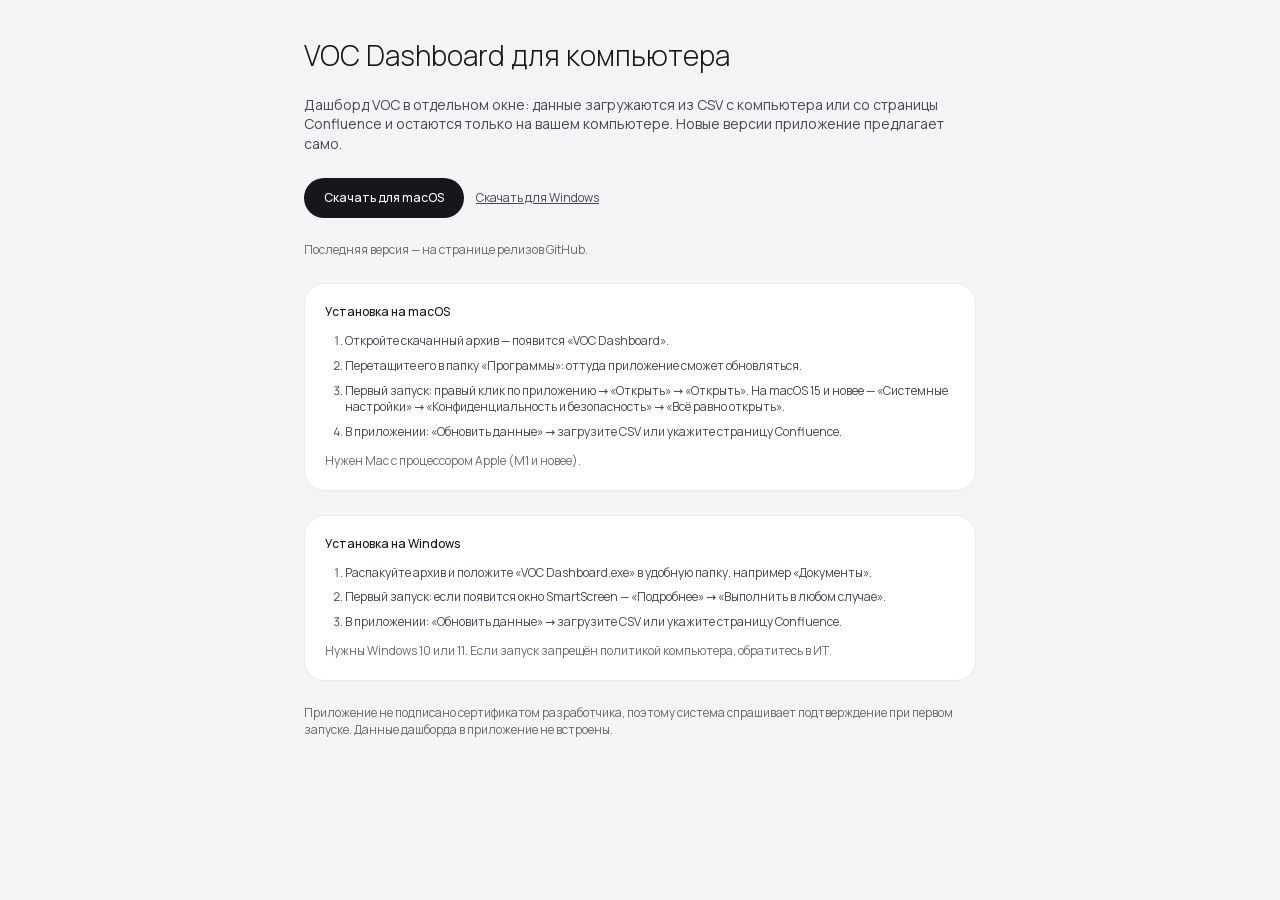
==== index.html @ b14c427b "Страница скачивания VOC Dashboard Co-Authored-By: Claude Opus 5.5 <noreply@anthropic.com>" ====
<!doctype html>
<html lang="ru">
<head>
<meta charset="utf-8">
<meta name="viewport" content="width=device-width, initial-scale=1">
<title>Скачать VOC Dashboard</title>
<!--
  Страница скачивания приложения (docs/desktop-app.md, «Страница скачивания»).
  Публикуется в открытом репозитории belovaaanya/voc-dashboard-releases вместе с
  релизами — поэтому самостоятельная: ни стилей, ни кода дашборда в ней нет.
  Цвета повторяют токены дашборда; тема — системная.
-->
<style>
  @font-face {
    font-family: "Manrope";
    src: url("fonts/manrope-latin.woff2") format("woff2");
    font-weight: 200 800;
    font-display: swap;
    unicode-range: U+0000-00FF, U+0131, U+0152-0153, U+02BB-02BC, U+02C6, U+02DA, U+02DC, U+0304, U+0308, U+0329, U+2000-206F, U+20AC, U+2122, U+2191, U+2193, U+2212, U+2215, U+FEFF, U+FFFD;
  }
  @font-face {
    font-family: "Manrope";
    src: url("fonts/manrope-cyrillic.woff2") format("woff2");
    font-weight: 200 800;
    font-display: swap;
    unicode-range: U+0301, U+0400-045F, U+0490-0491, U+04B0-04B1, U+2116;
  }
  :root {
    color-scheme: dark;
    --bg: #0B0B0D;
    --surface: #111214;
    --border: rgba(61, 63, 67, 0.5);
    --text-strong: #FFFFFF;
    --text: #C3C3C3;
    --text-muted: rgba(255, 255, 255, 0.4);
    --on-accent: #0B0B0D;
    --font: "Manrope", system-ui, -apple-system, "Segoe UI", Roboto, Arial, sans-serif;
  }
  @media (prefers-color-scheme: light) {
    :root {
      color-scheme: light;
      --bg: #F3F4F6;
      --surface: #FFFFFF;
      --border: rgba(22, 23, 26, 0.08);
      --text-strong: #16171A;
      --text: #454850;
      --text-muted: rgba(22, 23, 26, 0.63);
      --on-accent: #FFFFFF;
    }
  }
  * { box-sizing: border-box; }
  body { min-height: 100vh; margin: 0; background: var(--bg); color: var(--text); font: 400 14px/1.4 var(--font); }
  main { display: flex; flex-direction: column; gap: 24px; max-width: 720px; margin: 0 auto; padding: 40px 24px; }
  h1 { margin: 0; color: var(--text-strong); font: 300 28px/1.1 var(--font); }
  h2 { margin: 0; color: var(--text-strong); font: 500 12px/1.4 var(--font); }
  p { margin: 0; }
  .meta, .note { color: var(--text-muted); font-size: 12px; }
  .actions { display: flex; flex-wrap: wrap; align-items: center; gap: 12px; }
  .primary { display: inline-flex; padding: 12px 20px; border-radius: 999px; background: var(--text-strong); color: var(--on-accent); font: 500 12px/1.4 var(--font); text-decoration: none; }
  .secondary { color: var(--text); font-size: 12px; }
  .card { display: flex; flex-direction: column; gap: 12px; padding: 20px; border: 0.5px solid var(--border); border-radius: 20px; background: var(--surface); }
  .card[hidden] { display: none; }
  ol { display: flex; flex-direction: column; gap: 8px; margin: 0; padding-inline-start: 20px; font-size: 12px; }
  a { color: inherit; }
</style>
</head>
<body>
  <main>
    <h1>VOC Dashboard для компьютера</h1>
    <p>Дашборд VOC в отдельном окне: данные загружаются из CSV с компьютера или со страницы Confluence и остаются только на вашем компьютере. Новые версии приложение предлагает само.</p>

    <div class="actions">
      <a class="primary" id="primary" href="https://github.com/belovaaanya/voc-dashboard-releases/releases/latest">Скачать</a>
      <a class="secondary" id="secondary" href="https://github.com/belovaaanya/voc-dashboard-releases/releases/latest">Все версии</a>
    </div>
    <p class="meta" id="version">Последняя версия — на странице релизов GitHub.</p>

    <section class="card" id="steps-mac" hidden>
      <h2>Установка на macOS</h2>
      <ol>
        <li>Откройте скачанный архив — появится «VOC Dashboard».</li>
        <li>Перетащите его в папку «Программы»: оттуда приложение сможет обновляться.</li>
        <li>Первый запуск: правый клик по приложению → «Открыть» → «Открыть». На macOS 15 и новее — «Системные настройки» → «Конфиденциальность и безопасность» → «Всё равно открыть».</li>
        <li>В приложении: «Обновить данные» → загрузите CSV или укажите страницу Confluence.</li>
      </ol>
      <p class="note">Нужен Mac с процессором Apple (M1 и новее).</p>
    </section>

    <section class="card" id="steps-windows" hidden>
      <h2>Установка на Windows</h2>
      <ol>
        <li>Распакуйте архив и положите «VOC Dashboard.exe» в удобную папку, например «Документы».</li>
        <li>Первый запуск: если появится окно SmartScreen — «Подробнее» → «Выполнить в любом случае».</li>
        <li>В приложении: «Обновить данные» → загрузите CSV или укажите страницу Confluence.</li>
      </ol>
      <p class="note">Нужны Windows 10 или 11. Если запуск запрещён политикой компьютера, обратитесь в ИТ.</p>
    </section>

    <p class="meta">Приложение не подписано сертификатом разработчика, поэтому система спрашивает подтверждение при первом запуске. Данные дашборда в приложение не встроены.</p>
  </main>

  <script type="module">
    const REPOSITORY = 'belovaaanya/voc-dashboard-releases';
    const RELEASES = `https://github.com/${REPOSITORY}/releases/latest`;
    const TARGETS = {
      mac: { label: 'Скачать для macOS', other: 'windows', asset: 'VOC-Dashboard-macOS.zip' },
      windows: { label: 'Скачать для Windows', other: 'mac', asset: 'VOC-Dashboard-Windows.zip' },
    };
    const NAMES = { mac: 'macOS', windows: 'Windows' };

    /* userAgentData — где он есть; иначе строка браузера. Неизвестная ОС — обе ссылки на равных */
    function detect() {
      const platform = (navigator.userAgentData?.platform || navigator.platform || navigator.userAgent || '').toLowerCase();
      if (platform.includes('mac')) return 'mac';
      if (platform.includes('win')) return 'windows';
      return null;
    }

    const os = detect();
    const primary = document.getElementById('primary');
    const secondary = document.getElementById('secondary');
    const first = os ?? 'mac';
    const second = TARGETS[first].other;
    primary.textContent = os ? TARGETS[first].label : 'Скачать для macOS';
    primary.href = `${RELEASES}/download/${TARGETS[first].asset}`;
    secondary.textContent = `Скачать для ${NAMES[second]}`;
    secondary.href = `${RELEASES}/download/${TARGETS[second].asset}`;
    for (const id of os ? [`steps-${os}`] : ['steps-mac', 'steps-windows']) document.getElementById(id).hidden = false;

    fetch(`https://api.github.com/repos/${REPOSITORY}/releases/latest`)
      .then((response) => (response.ok ? response.json() : null))
      .then((release) => {
        const version = /^desktop-v(.+)$/.exec(release?.tag_name ?? '')?.[1];
        if (!version) return;
        const date = new Date(release.published_at).toLocaleDateString('ru-RU');
        document.getElementById('version').textContent = `Версия ${version} от ${date}`;
      })
      .catch(() => {});
  </script>
</body>
</html>
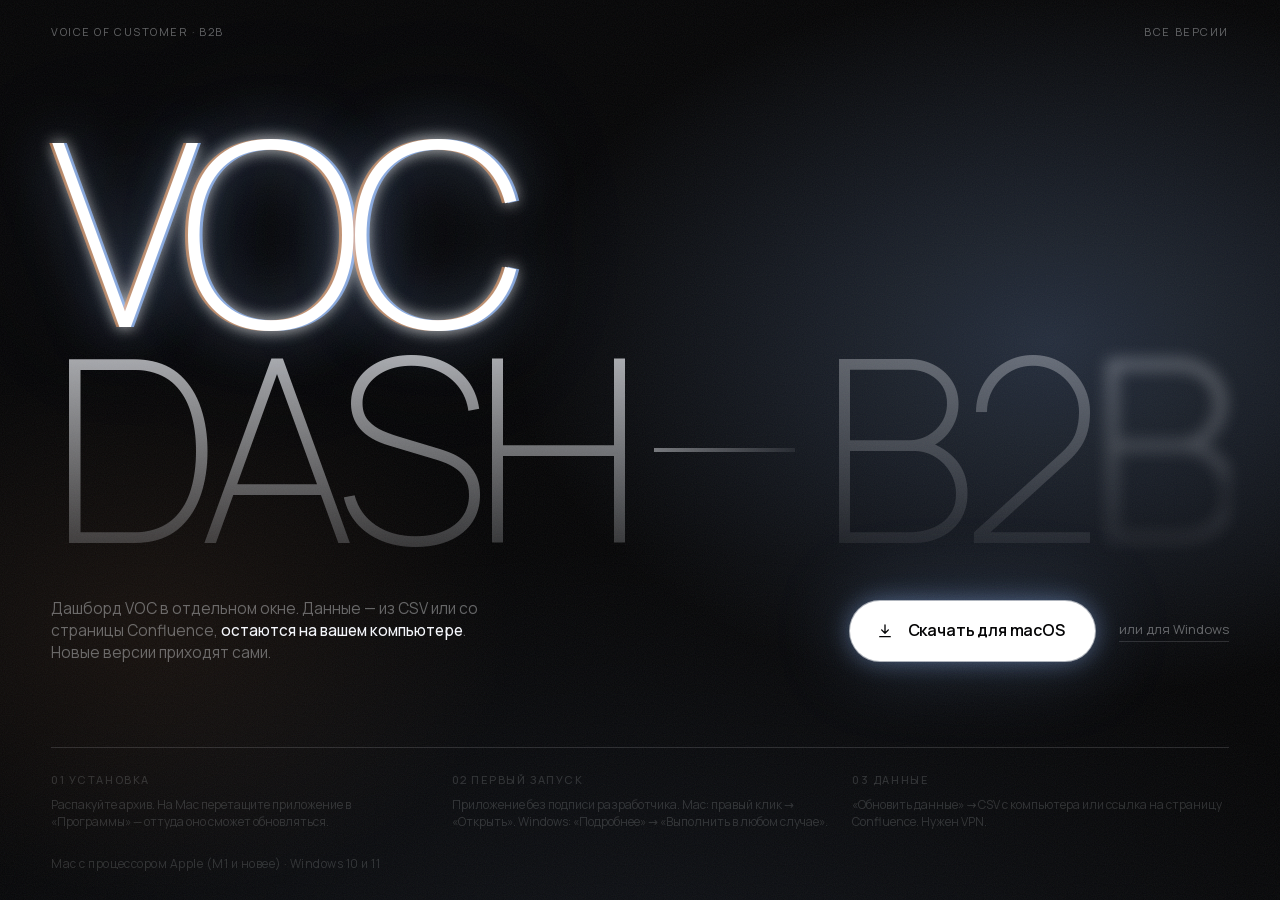
==== commit 84bc0c80: "Новый вид страницы скачивания Co-Authored-By: Claude Opus 5.5 <noreply@anthropic.com>" ====
--- a/index.html
+++ b/index.html
@@ -3,12 +3,14 @@
 <head>
 <meta charset="utf-8">
 <meta name="viewport" content="width=device-width, initial-scale=1">
-<title>Скачать VOC Dashboard</title>
+<title>VOC Dash B2B — скачать</title>
+<meta name="description" content="Дашборд VOC для B2B в отдельном окне: macOS и Windows.">
 <!--
   Страница скачивания приложения (docs/desktop-app.md, «Страница скачивания»).
   Публикуется в открытом репозитории belovaaanya/voc-dashboard-releases вместе с
   релизами — поэтому самостоятельная: ни стилей, ни кода дашборда в ней нет.
-  Цвета повторяют токены дашборда; тема — системная.
+  Образ — светящийся крупный набор на чёрном: заголовок занимает экран, действие одно —
+  скачать; подсказки тусклые и проявляются, когда к кнопке подводят курсор или фокус.
 -->
 <style>
   @font-face {
@@ -25,115 +27,379 @@
     font-display: swap;
     unicode-range: U+0301, U+0400-045F, U+0490-0491, U+04B0-04B1, U+2116;
   }
+
   :root {
     color-scheme: dark;
-    --bg: #0B0B0D;
-    --surface: #111214;
-    --border: rgba(61, 63, 67, 0.5);
-    --text-strong: #FFFFFF;
-    --text: #C3C3C3;
-    --text-muted: rgba(255, 255, 255, 0.4);
-    --on-accent: #0B0B0D;
+    --bg: #050506;
+    --ink: #F4F6FB;
+    --dim: rgba(244, 246, 251, 0.38);
+    --faint: rgba(244, 246, 251, 0.16);
+    --line: rgba(244, 246, 251, 0.14);
+    --cool: 150, 190, 255;
+    --warm: 255, 170, 110;
     --font: "Manrope", system-ui, -apple-system, "Segoe UI", Roboto, Arial, sans-serif;
-  }
-  @media (prefers-color-scheme: light) {
-    :root {
-      color-scheme: light;
-      --bg: #F3F4F6;
-      --surface: #FFFFFF;
-      --border: rgba(22, 23, 26, 0.08);
-      --text-strong: #16171A;
-      --text: #454850;
-      --text-muted: rgba(22, 23, 26, 0.63);
-      --on-accent: #FFFFFF;
-    }
-  }
+    --gutter: clamp(16px, 4vw, 56px);
+    --ease: cubic-bezier(0.2, 0.7, 0.1, 1);
+  }
+
   * { box-sizing: border-box; }
-  body { min-height: 100vh; margin: 0; background: var(--bg); color: var(--text); font: 400 14px/1.4 var(--font); }
-  main { display: flex; flex-direction: column; gap: 24px; max-width: 720px; margin: 0 auto; padding: 40px 24px; }
-  h1 { margin: 0; color: var(--text-strong); font: 300 28px/1.1 var(--font); }
-  h2 { margin: 0; color: var(--text-strong); font: 500 12px/1.4 var(--font); }
-  p { margin: 0; }
-  .meta, .note { color: var(--text-muted); font-size: 12px; }
-  .actions { display: flex; flex-wrap: wrap; align-items: center; gap: 12px; }
-  .primary { display: inline-flex; padding: 12px 20px; border-radius: 999px; background: var(--text-strong); color: var(--on-accent); font: 500 12px/1.4 var(--font); text-decoration: none; }
-  .secondary { color: var(--text); font-size: 12px; }
-  .card { display: flex; flex-direction: column; gap: 12px; padding: 20px; border: 0.5px solid var(--border); border-radius: 20px; background: var(--surface); }
-  .card[hidden] { display: none; }
-  ol { display: flex; flex-direction: column; gap: 8px; margin: 0; padding-inline-start: 20px; font-size: 12px; }
-  a { color: inherit; }
+
+  html { background: var(--bg); }
+
+  body {
+    position: relative;
+    display: flex;
+    flex-direction: column;
+    min-height: 100svh;
+    margin: 0;
+    overflow-x: hidden;
+    color: var(--ink);
+    font: 400 14px/1.45 var(--font);
+    -webkit-font-smoothing: antialiased;
+  }
+
+  /* Свет за заголовком — как луч на референсе: холодное пятно справа, тёплое отражение слева */
+  .light {
+    position: fixed;
+    inset: 0;
+    z-index: -2;
+    pointer-events: none;
+    background:
+      radial-gradient(60vw 40vw at 82% 38%, rgba(var(--cool), 0.22), transparent 70%),
+      radial-gradient(40vw 30vw at 12% 70%, rgba(var(--warm), 0.07), transparent 70%),
+      radial-gradient(90vw 60vw at 50% 120%, rgba(var(--cool), 0.08), transparent 70%);
+  }
+
+  /* Зерно, чтобы градиент не шёл ступеньками и чёрный не был «пластиковым» */
+  .grain {
+    position: fixed;
+    inset: -50%;
+    z-index: -1;
+    pointer-events: none;
+    opacity: 0.07;
+    background-image: url("data:image/svg+xml,%3Csvg xmlns='http://www.w3.org/2000/svg' width='160' height='160'%3E%3Cfilter id='n'%3E%3CfeTurbulence type='fractalNoise' baseFrequency='0.9' numOctaves='2' stitchTiles='stitch'/%3E%3C/filter%3E%3Crect width='100%25' height='100%25' filter='url(%23n)'/%3E%3C/svg%3E");
+  }
+
+  header, footer { padding-inline: var(--gutter); }
+
+  header {
+    display: flex;
+    justify-content: space-between;
+    gap: 16px;
+    padding-top: 24px;
+    color: var(--dim);
+    font-size: 11px;
+    letter-spacing: 0.14em;
+    text-transform: uppercase;
+  }
+
+  header a { color: inherit; text-decoration: none; }
+  header a:hover { color: var(--ink); }
+
+  main {
+    flex: 1;
+    display: grid;
+    align-content: center;
+    gap: clamp(28px, 5vh, 56px);
+    padding: clamp(24px, 6vh, 72px) var(--gutter);
+  }
+
+  /* ── заголовок ─────────────────────────────────────────────────── */
+
+  h1 {
+    position: relative;
+    margin: 0;
+    font-weight: 200;
+    /* Два ряда помещаются в первый экран вместе с кнопкой: размер — по меньшей из ширины и высоты */
+    font-size: clamp(64px, min(20vw, 30vh), 340px);
+    line-height: 0.84;
+    letter-spacing: -0.055em;
+    text-transform: uppercase;
+  }
+
+  h1 > span { display: block; }
+
+  /* Первая строка светится: белое ядро, тёплая и холодная кромки, как у «ONE» */
+  .glow {
+    color: #fff;
+    text-shadow:
+      -0.012em 0 0 rgba(var(--warm), 0.55),
+      0.012em 0 0 rgba(var(--cool), 0.75),
+      0 0 0.06em rgba(255, 255, 255, 0.9),
+      0 0 0.22em rgba(var(--cool), 0.55),
+      0 0 0.6em rgba(var(--cool), 0.25);
+  }
+
+  /* Дальше свет гаснет: «DASH» серебром, «B2B» почти в темноте — как «MORE» и «WEEK» */
+  .fade {
+    background: linear-gradient(180deg, rgba(244, 246, 251, 0.72), rgba(244, 246, 251, 0.18));
+    -webkit-background-clip: text;
+    background-clip: text;
+    color: transparent;
+  }
+
+  .ghost {
+    background: linear-gradient(180deg, rgba(244, 246, 251, 0.34), rgba(244, 246, 251, 0.06));
+    -webkit-background-clip: text;
+    background-clip: text;
+    color: transparent;
+  }
+
+  /* Буква в движении — размытая кромка, как «P» и «N» на постере; заливку текста повторяет сама */
+  .blur {
+    display: inline-block;
+    background: inherit;
+    -webkit-background-clip: text;
+    background-clip: text;
+    filter: blur(0.03em);
+  }
+
+  /* Строка «DASH ——— B2B»: тонкая линия связывает слова, как растянутые штрихи «PERCEPTION» */
+  .row {
+    display: flex !important;
+    align-items: center;
+    gap: 0.1em;
+  }
+
+  .row > span { flex: none; }
+
+  .row .rule {
+    flex: 1;
+    height: 0.018em;
+    min-height: 1px;
+    margin-top: 0.04em;
+    background: linear-gradient(90deg, rgba(244, 246, 251, 0.45), rgba(244, 246, 251, 0.08));
+  }
+
+  /* Под заголовком — одна строка: текст слева, действие справа */
+  .below {
+    display: flex;
+    flex-wrap: wrap;
+    align-items: center;
+    justify-content: space-between;
+    gap: 24px 48px;
+  }
+
+  .lead {
+    max-width: 30em;
+    margin: 0;
+    color: var(--dim);
+    font-size: clamp(14px, 1.2vw, 17px);
+  }
+
+  .lead b { color: var(--ink); font-weight: 500; }
+
+  /* ── действие ──────────────────────────────────────────────────── */
+
+  .cta {
+    display: flex;
+    flex-wrap: wrap;
+    align-items: center;
+    gap: 14px 24px;
+  }
+
+  .download {
+    position: relative;
+    display: inline-flex;
+    align-items: center;
+    gap: 14px;
+    padding: 18px 30px 18px 26px;
+    border-radius: 999px;
+    background: #fff;
+    color: #050506;
+    font-size: 16px;
+    font-weight: 600;
+    letter-spacing: -0.01em;
+    text-decoration: none;
+    box-shadow:
+      0 0 0 1px rgba(255, 255, 255, 0.6),
+      0 0 24px rgba(var(--cool), 0.45),
+      0 0 80px rgba(var(--cool), 0.25);
+    transition: transform 0.4s var(--ease), box-shadow 0.4s var(--ease);
+  }
+
+  .download:hover, .download:focus-visible {
+    transform: translateY(-2px);
+    box-shadow:
+      0 0 0 1px #fff,
+      0 0 32px rgba(var(--cool), 0.7),
+      0 0 120px rgba(var(--cool), 0.4);
+    outline: none;
+  }
+
+  .download svg { width: 18px; height: 18px; flex: none; }
+
+  .download small {
+    padding-left: 14px;
+    border-left: 1px solid rgba(5, 5, 6, 0.18);
+    color: rgba(5, 5, 6, 0.55);
+    font-size: 12px;
+    font-weight: 500;
+  }
+
+  .other { color: var(--dim); font-size: 13px; text-decoration: none; border-bottom: 1px solid var(--line); padding-bottom: 2px; }
+  .other:hover { color: var(--ink); border-color: var(--dim); }
+
+  /* ── подсказки: тусклые, проявляются при наведении на кнопку ─────── */
+
+  footer {
+    display: grid;
+    grid-template-columns: repeat(3, minmax(0, 1fr));
+    gap: 24px;
+    padding-top: 24px;
+    padding-bottom: 28px;
+    border-top: 1px solid var(--line);
+    margin-inline: var(--gutter);
+    padding-inline: 0;
+    color: var(--faint);
+    font-size: 12px;
+    transition: color 0.5s var(--ease);
+  }
+
+  body:has(.cta:hover) footer,
+  body:has(.cta :focus-visible) footer,
+  footer:hover { color: var(--dim); }
+
+  footer h2 {
+    margin: 0 0 8px;
+    font-size: 11px;
+    font-weight: 500;
+    letter-spacing: 0.14em;
+    text-transform: uppercase;
+  }
+
+  footer p { margin: 0; }
+  footer [hidden] { display: none; }
+  footer .meta { grid-column: 1 / -1; letter-spacing: 0.04em; }
+
+  /* ── появление: буквы выходят из размытия ─────────────────────── */
+
+  @media (prefers-reduced-motion: no-preference) {
+    h1 > span, .lead, .cta { animation: appear 1.1s var(--ease) both; }
+    h1 > span:nth-child(2) { animation-delay: 0.1s; }
+    .lead { animation-delay: 0.3s; }
+    .cta { animation-delay: 0.4s; }
+    .glow { animation: appear 1.1s var(--ease) both, breathe 6s ease-in-out 1.2s infinite; }
+  }
+
+  @keyframes appear {
+    from { opacity: 0; filter: blur(14px); transform: translateY(0.04em); }
+  }
+
+  @keyframes breathe {
+    50% { text-shadow:
+      -0.012em 0 0 rgba(var(--warm), 0.45),
+      0.012em 0 0 rgba(var(--cool), 0.6),
+      0 0 0.05em rgba(255, 255, 255, 0.8),
+      0 0 0.3em rgba(var(--cool), 0.7),
+      0 0 0.8em rgba(var(--cool), 0.3); }
+  }
+
+  @media (max-width: 720px) {
+    footer { grid-template-columns: minmax(0, 1fr); gap: 16px; color: var(--dim); }
+    .download { width: 100%; justify-content: center; }
+    .row .rule { display: none; }
+    /* На телефоне заголовок крупнее, «B2B» уходит третьей строкой */
+    h1 { font-size: 30vw; }
+    .row { flex-wrap: wrap; column-gap: 0; }
+  }
 </style>
 </head>
 <body>
+  <div class="light" aria-hidden="true"></div>
+  <div class="grain" aria-hidden="true"></div>
+
+  <header>
+    <span>Voice of Customer · B2B</span>
+    <a href="https://github.com/belovaaanya/voc-dashboard-releases/releases">Все версии</a>
+  </header>
+
   <main>
-    <h1>VOC Dashboard для компьютера</h1>
-    <p>Дашборд VOC в отдельном окне: данные загружаются из CSV с компьютера или со страницы Confluence и остаются только на вашем компьютере. Новые версии приложение предлагает само.</p>
-
-    <div class="actions">
-      <a class="primary" id="primary" href="https://github.com/belovaaanya/voc-dashboard-releases/releases/latest">Скачать</a>
-      <a class="secondary" id="secondary" href="https://github.com/belovaaanya/voc-dashboard-releases/releases/latest">Все версии</a>
+    <h1 aria-label="VOC Dash B2B">
+      <span class="glow" aria-hidden="true">VOC</span>
+      <span class="row" aria-hidden="true"><span class="fade">Dash</span><i class="rule"></i><span class="ghost">B2<span class="blur">B</span></span></span>
+    </h1>
+
+    <div class="below">
+    <p class="lead">Дашборд VOC в отдельном окне. Данные — из CSV или со страницы Confluence, <b>остаются на вашем компьютере</b>. Новые версии приходят сами.</p>
+
+    <div class="cta">
+      <a class="download" id="primary" href="https://github.com/belovaaanya/voc-dashboard-releases/releases/latest">
+        <svg viewBox="0 0 24 24" fill="none" stroke="currentColor" stroke-width="1.8" stroke-linecap="round" stroke-linejoin="round" aria-hidden="true"><path d="M12 4v11m0 0-4.5-4.5M12 15l4.5-4.5M5 19.5h14"/></svg>
+        <span id="primary-label">Скачать</span>
+        <small id="primary-meta" hidden></small>
+      </a>
+      <a class="other" id="secondary" href="https://github.com/belovaaanya/voc-dashboard-releases/releases/latest">Для другой системы</a>
     </div>
-    <p class="meta" id="version">Последняя версия — на странице релизов GitHub.</p>
-
-    <section class="card" id="steps-mac" hidden>
-      <h2>Установка на macOS</h2>
-      <ol>
-        <li>Откройте скачанный архив — появится «VOC Dashboard».</li>
-        <li>Перетащите его в папку «Программы»: оттуда приложение сможет обновляться.</li>
-        <li>Первый запуск: правый клик по приложению → «Открыть» → «Открыть». На macOS 15 и новее — «Системные настройки» → «Конфиденциальность и безопасность» → «Всё равно открыть».</li>
-        <li>В приложении: «Обновить данные» → загрузите CSV или укажите страницу Confluence.</li>
-      </ol>
-      <p class="note">Нужен Mac с процессором Apple (M1 и новее).</p>
+    </div>
+  </main>
+
+  <footer>
+    <section id="hint-install">
+      <h2>01 Установка</h2>
+      <p id="install-text">Распакуйте архив. На Mac перетащите приложение в «Программы» — оттуда оно сможет обновляться.</p>
     </section>
-
-    <section class="card" id="steps-windows" hidden>
-      <h2>Установка на Windows</h2>
-      <ol>
-        <li>Распакуйте архив и положите «VOC Dashboard.exe» в удобную папку, например «Документы».</li>
-        <li>Первый запуск: если появится окно SmartScreen — «Подробнее» → «Выполнить в любом случае».</li>
-        <li>В приложении: «Обновить данные» → загрузите CSV или укажите страницу Confluence.</li>
-      </ol>
-      <p class="note">Нужны Windows 10 или 11. Если запуск запрещён политикой компьютера, обратитесь в ИТ.</p>
+    <section>
+      <h2>02 Первый запуск</h2>
+      <p id="launch-text">Приложение без подписи разработчика. Mac: правый клик → «Открыть». Windows: «Подробнее» → «Выполнить в любом случае».</p>
     </section>
-
-    <p class="meta">Приложение не подписано сертификатом разработчика, поэтому система спрашивает подтверждение при первом запуске. Данные дашборда в приложение не встроены.</p>
-  </main>
+    <section>
+      <h2>03 Данные</h2>
+      <p>«Обновить данные» → CSV с компьютера или ссылка на страницу Confluence. Нужен VPN.</p>
+    </section>
+    <p class="meta" id="version">Mac с процессором Apple (M1 и новее) · Windows 10 и 11</p>
+  </footer>
 
   <script type="module">
     const REPOSITORY = 'belovaaanya/voc-dashboard-releases';
     const RELEASES = `https://github.com/${REPOSITORY}/releases/latest`;
     const TARGETS = {
-      mac: { label: 'Скачать для macOS', other: 'windows', asset: 'VOC-Dashboard-macOS.zip' },
-      windows: { label: 'Скачать для Windows', other: 'mac', asset: 'VOC-Dashboard-Windows.zip' },
+      mac: {
+        name: 'macOS', asset: 'VOC-Dashboard-macOS.zip', other: 'windows',
+        install: 'Откройте архив и перетащите «VOC Dashboard» в «Программы» — оттуда приложение сможет обновляться.',
+        launch: 'Первый раз — правый клик по приложению → «Открыть». На macOS 15 и новее: «Системные настройки» → «Конфиденциальность и безопасность» → «Всё равно открыть».',
+      },
+      windows: {
+        name: 'Windows', asset: 'VOC-Dashboard-Windows.zip', other: 'mac',
+        install: 'Распакуйте архив и положите «VOC Dashboard.exe» в удобную папку, например «Документы».',
+        launch: 'Если появится SmartScreen — «Подробнее» → «Выполнить в любом случае». Запрещено политикой компьютера — обратитесь в ИТ.',
+      },
     };
-    const NAMES = { mac: 'macOS', windows: 'Windows' };
-
-    /* userAgentData — где он есть; иначе строка браузера. Неизвестная ОС — обе ссылки на равных */
+
+    /* userAgentData — где он есть; иначе строка браузера. Телефон и неизвестная ОС — кнопка для macOS */
     function detect() {
       const platform = (navigator.userAgentData?.platform || navigator.platform || navigator.userAgent || '').toLowerCase();
+      if (platform.includes('win')) return 'windows';
       if (platform.includes('mac')) return 'mac';
-      if (platform.includes('win')) return 'windows';
       return null;
     }
 
     const os = detect();
-    const primary = document.getElementById('primary');
+    const target = TARGETS[os ?? 'mac'];
+    const other = TARGETS[target.other];
+    document.getElementById('primary').href = `${RELEASES}/download/${target.asset}`;
+    document.getElementById('primary-label').textContent = `Скачать для ${target.name}`;
     const secondary = document.getElementById('secondary');
-    const first = os ?? 'mac';
-    const second = TARGETS[first].other;
-    primary.textContent = os ? TARGETS[first].label : 'Скачать для macOS';
-    primary.href = `${RELEASES}/download/${TARGETS[first].asset}`;
-    secondary.textContent = `Скачать для ${NAMES[second]}`;
-    secondary.href = `${RELEASES}/download/${TARGETS[second].asset}`;
-    for (const id of os ? [`steps-${os}`] : ['steps-mac', 'steps-windows']) document.getElementById(id).hidden = false;
-
+    secondary.href = `${RELEASES}/download/${other.asset}`;
+    secondary.textContent = `или для ${other.name}`;
+    if (os) {
+      document.getElementById('install-text').textContent = target.install;
+      document.getElementById('launch-text').textContent = target.launch;
+    }
+
+    const megabytes = (bytes) => `${Math.round(bytes / 1048576)} МБ`;
     fetch(`https://api.github.com/repos/${REPOSITORY}/releases/latest`)
       .then((response) => (response.ok ? response.json() : null))
       .then((release) => {
         const version = /^desktop-v(.+)$/.exec(release?.tag_name ?? '')?.[1];
         if (!version) return;
+        const asset = release.assets?.find((item) => item.name === target.asset);
+        const meta = document.getElementById('primary-meta');
+        meta.textContent = asset ? `${version} · ${megabytes(asset.size)}` : version;
+        meta.hidden = false;
         const date = new Date(release.published_at).toLocaleDateString('ru-RU');
-        document.getElementById('version').textContent = `Версия ${version} от ${date}`;
+        document.getElementById('version').textContent =
+          `Версия ${version} от ${date} · Mac с процессором Apple (M1 и новее) · Windows 10 и 11`;
       })
       .catch(() => {});
   </script>
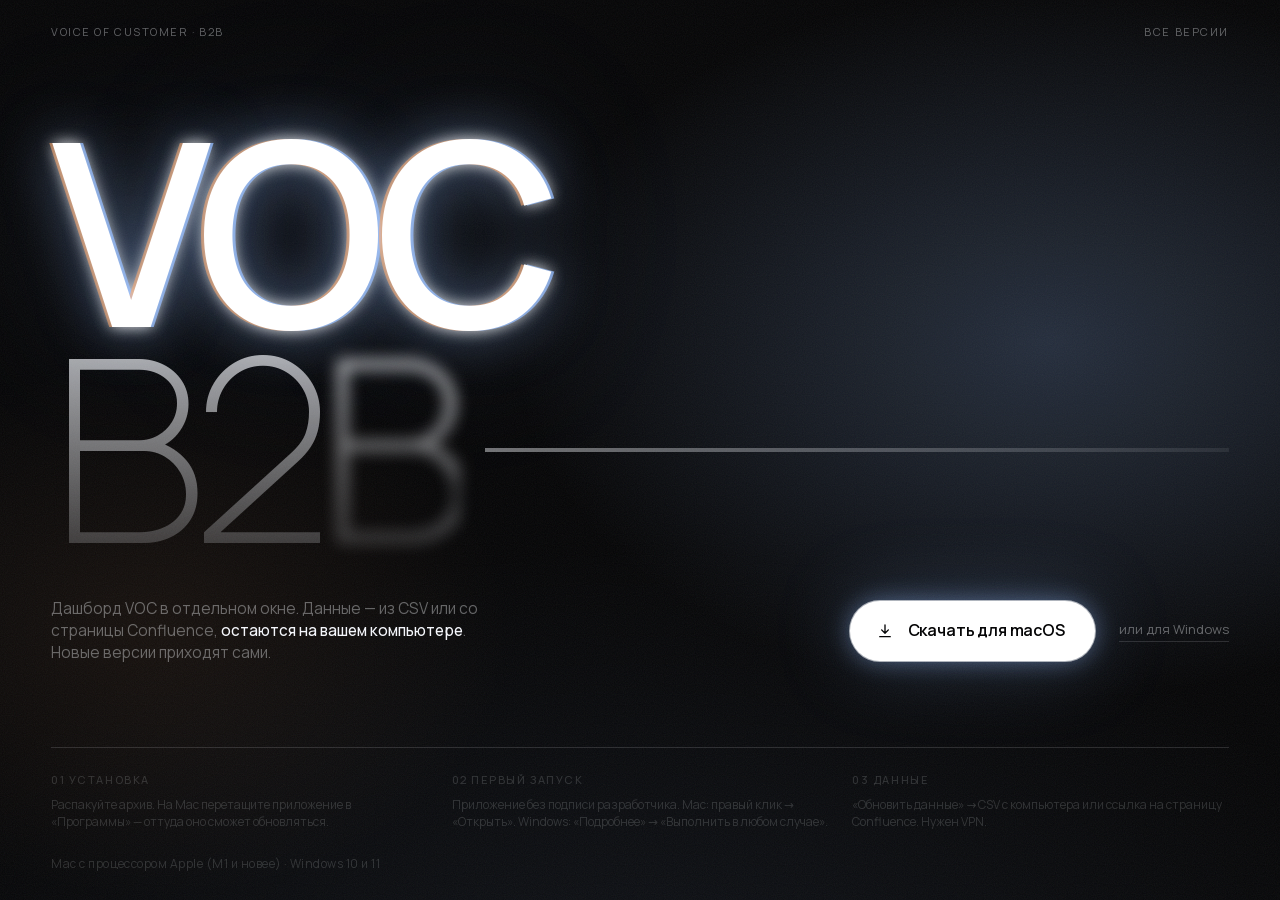
==== commit 0193ecd4: "Заголовок VOC B2B Co-Authored-By: Claude Opus 5.5 <noreply@anthropic.com>" ====
--- a/index.html
+++ b/index.html
@@ -3,7 +3,7 @@
 <head>
 <meta charset="utf-8">
 <meta name="viewport" content="width=device-width, initial-scale=1">
-<title>VOC Dash B2B — скачать</title>
+<title>VOC B2B — скачать</title>
 <meta name="description" content="Дашборд VOC для B2B в отдельном окне: macOS и Windows.">
 <!--
   Страница скачивания приложения (docs/desktop-app.md, «Страница скачивания»).
@@ -120,7 +120,10 @@
   h1 > span { display: block; }
 
   /* Первая строка светится: белое ядро, тёплая и холодная кромки, как у «ONE» */
+  /* «VOC» — плотнее: тонкий «B2B» под ним держит контраст веса, как на постере */
   .glow {
+    font-weight: 600;
+    letter-spacing: -0.045em;
     color: #fff;
     text-shadow:
       -0.012em 0 0 rgba(var(--warm), 0.55),
@@ -130,7 +133,7 @@
       0 0 0.6em rgba(var(--cool), 0.25);
   }
 
-  /* Дальше свет гаснет: «DASH» серебром, «B2B» почти в темноте — как «MORE» и «WEEK» */
+  /* Ниже свет гаснет: «B2B» серебром уходит в темноту — как «MORE» и «WEEK» */
   .fade {
     background: linear-gradient(180deg, rgba(244, 246, 251, 0.72), rgba(244, 246, 251, 0.18));
     -webkit-background-clip: text;
@@ -154,7 +157,7 @@
     filter: blur(0.03em);
   }
 
-  /* Строка «DASH ——— B2B»: тонкая линия связывает слова, как растянутые штрихи «PERCEPTION» */
+  /* Строка «B2B ———»: тонкая линия тянется от слова к краю, как растянутые штрихи «PERCEPTION» */
   .row {
     display: flex !important;
     align-items: center;
@@ -299,9 +302,8 @@
     footer { grid-template-columns: minmax(0, 1fr); gap: 16px; color: var(--dim); }
     .download { width: 100%; justify-content: center; }
     .row .rule { display: none; }
-    /* На телефоне заголовок крупнее, «B2B» уходит третьей строкой */
-    h1 { font-size: 30vw; }
-    .row { flex-wrap: wrap; column-gap: 0; }
+    /* На телефоне заголовок крупнее */
+    h1 { font-size: 34vw; }
   }
 </style>
 </head>
@@ -315,9 +317,9 @@
   </header>
 
   <main>
-    <h1 aria-label="VOC Dash B2B">
+    <h1 aria-label="VOC B2B">
       <span class="glow" aria-hidden="true">VOC</span>
-      <span class="row" aria-hidden="true"><span class="fade">Dash</span><i class="rule"></i><span class="ghost">B2<span class="blur">B</span></span></span>
+      <span class="row" aria-hidden="true"><span class="fade">B2<span class="blur">B</span></span><i class="rule"></i></span>
     </h1>
 
     <div class="below">
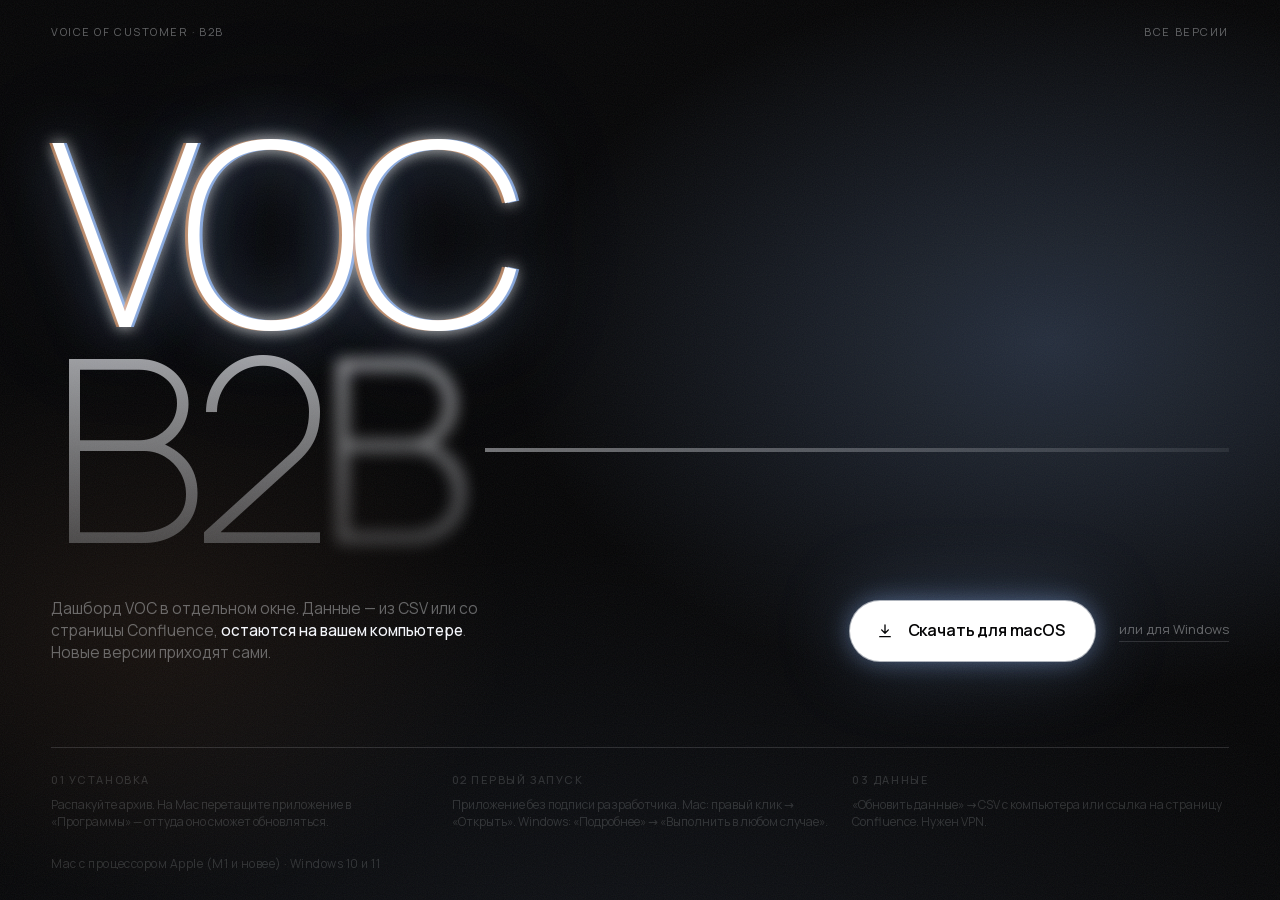
==== commit fe0bd05f: "VOC тонкий, B2B без обрезки Co-Authored-By: Claude Opus 5.5 <noreply@anthropic.com>" ====
--- a/index.html
+++ b/index.html
@@ -120,10 +120,7 @@
   h1 > span { display: block; }
 
   /* Первая строка светится: белое ядро, тёплая и холодная кромки, как у «ONE» */
-  /* «VOC» — плотнее: тонкий «B2B» под ним держит контраст веса, как на постере */
   .glow {
-    font-weight: 600;
-    letter-spacing: -0.045em;
     color: #fff;
     text-shadow:
       -0.012em 0 0 rgba(var(--warm), 0.55),
@@ -134,7 +131,11 @@
   }
 
   /* Ниже свет гаснет: «B2B» серебром уходит в темноту — как «MORE» и «WEEK» */
+  /* Заливка текста рисуется только в рамке элемента, а строки стоят теснее высоты букв:
+     запас полями (и такой же отрицательный отступ) не даёт срезать низ букв и размытую кромку */
   .fade {
+    padding: 0.1em 0.12em 0.12em 0.02em;
+    margin: -0.1em -0.12em -0.12em -0.02em;
     background: linear-gradient(180deg, rgba(244, 246, 251, 0.72), rgba(244, 246, 251, 0.18));
     -webkit-background-clip: text;
     background-clip: text;
@@ -151,6 +152,8 @@
   /* Буква в движении — размытая кромка, как «P» и «N» на постере; заливку текста повторяет сама */
   .blur {
     display: inline-block;
+    padding: 0.1em 0.1em 0.12em 0;
+    margin: -0.1em -0.1em -0.12em 0;
     background: inherit;
     -webkit-background-clip: text;
     background-clip: text;
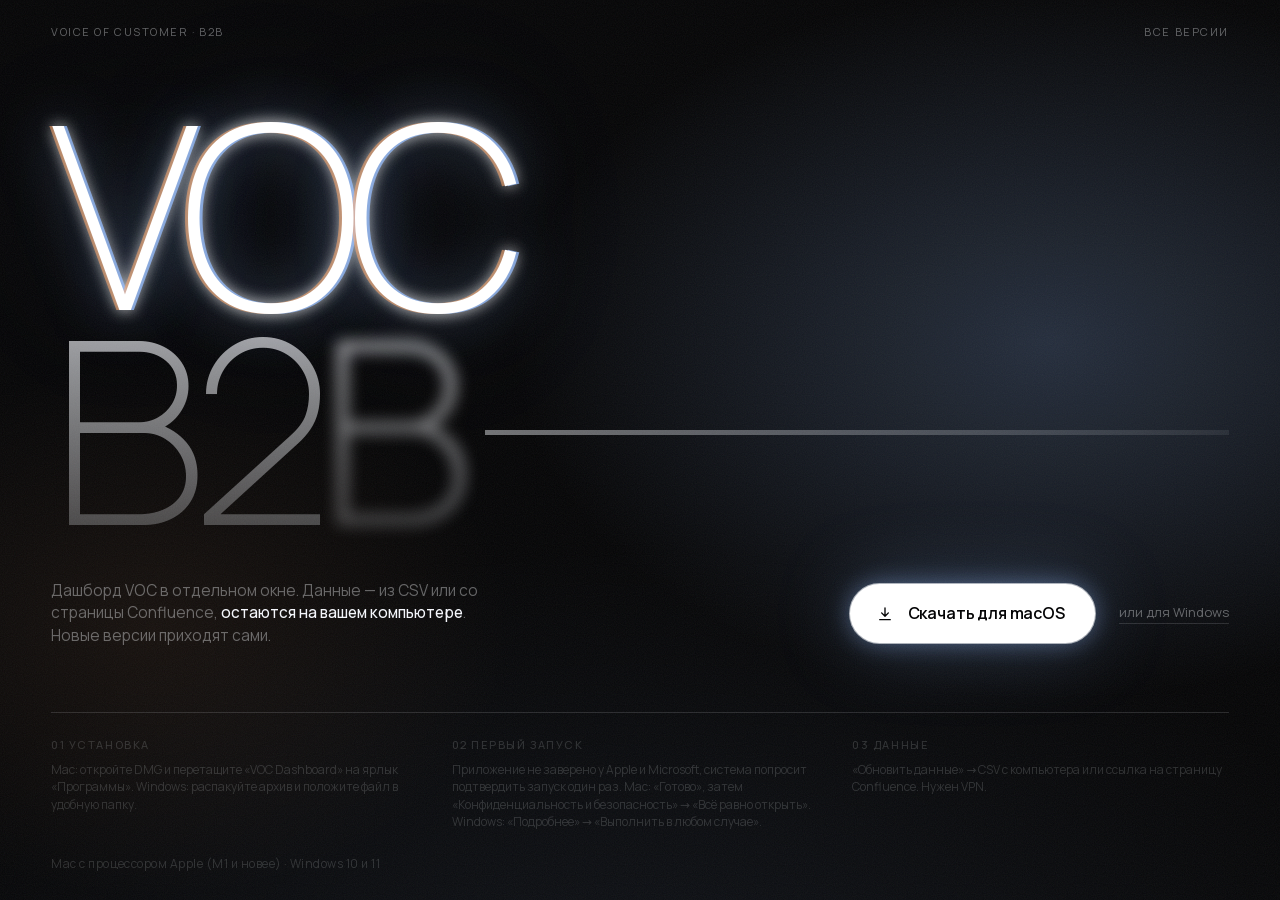
==== commit 0d51e2d4: "DMG для macOS и инструкция первого запуска Co-Authored-By: Claude Opus 5.5 <noreply@anthropic.com>" ====
--- a/index.html
+++ b/index.html
@@ -266,6 +266,9 @@
   body:has(.cta :focus-visible) footer,
   footer:hover { color: var(--dim); }
 
+  /* После нажатия «Скачать» подсказки нужны всерьёз: без них незаверенное приложение не открыть */
+  body.is-downloading footer { color: rgba(244, 246, 251, 0.78); }
+
   footer h2 {
     margin: 0 0 8px;
     font-size: 11px;
@@ -342,11 +345,11 @@
   <footer>
     <section id="hint-install">
       <h2>01 Установка</h2>
-      <p id="install-text">Распакуйте архив. На Mac перетащите приложение в «Программы» — оттуда оно сможет обновляться.</p>
+      <p id="install-text">Mac: откройте DMG и перетащите «VOC Dashboard» на ярлык «Программы». Windows: распакуйте архив и положите файл в удобную папку.</p>
     </section>
     <section>
       <h2>02 Первый запуск</h2>
-      <p id="launch-text">Приложение без подписи разработчика. Mac: правый клик → «Открыть». Windows: «Подробнее» → «Выполнить в любом случае».</p>
+      <p id="launch-text">Приложение не заверено у Apple и Microsoft, система попросит подтвердить запуск один раз. Mac: «Готово», затем «Конфиденциальность и безопасность» → «Всё равно открыть». Windows: «Подробнее» → «Выполнить в любом случае».</p>
     </section>
     <section>
       <h2>03 Данные</h2>
@@ -360,9 +363,9 @@
     const RELEASES = `https://github.com/${REPOSITORY}/releases/latest`;
     const TARGETS = {
       mac: {
-        name: 'macOS', asset: 'VOC-Dashboard-macOS.zip', other: 'windows',
-        install: 'Откройте архив и перетащите «VOC Dashboard» в «Программы» — оттуда приложение сможет обновляться.',
-        launch: 'Первый раз — правый клик по приложению → «Открыть». На macOS 15 и новее: «Системные настройки» → «Конфиденциальность и безопасность» → «Всё равно открыть».',
+        name: 'macOS', asset: 'VOC-Dashboard-macOS.dmg', other: 'windows',
+        install: 'Откройте DMG и перетащите «VOC Dashboard» на ярлык «Программы» — оттуда приложение сможет обновляться.',
+        launch: 'Откройте приложение. Появится предупреждение: нажмите «Готово», а не «В Корзину». Затем «Системные настройки» → «Конфиденциальность и безопасность» → внизу «Всё равно открыть». Нужно один раз.',
       },
       windows: {
         name: 'Windows', asset: 'VOC-Dashboard-Windows.zip', other: 'mac',
@@ -387,10 +390,18 @@
     const secondary = document.getElementById('secondary');
     secondary.href = `${RELEASES}/download/${other.asset}`;
     secondary.textContent = `или для ${other.name}`;
-    if (os) {
-      document.getElementById('install-text').textContent = target.install;
-      document.getElementById('launch-text').textContent = target.launch;
-    }
+    const showSteps = (steps) => {
+      document.getElementById('install-text').textContent = steps.install;
+      document.getElementById('launch-text').textContent = steps.launch;
+    };
+    if (os) showSteps(target);
+    /* Скачивание начинается в этой же вкладке: шаги — для выбранной системы и уже не тусклые */
+    const onDownload = (steps) => () => {
+      showSteps(steps);
+      document.body.classList.add('is-downloading');
+    };
+    document.getElementById('primary').addEventListener('click', onDownload(target));
+    secondary.addEventListener('click', onDownload(other));
 
     const megabytes = (bytes) => `${Math.round(bytes / 1048576)} МБ`;
     fetch(`https://api.github.com/repos/${REPOSITORY}/releases/latest`)
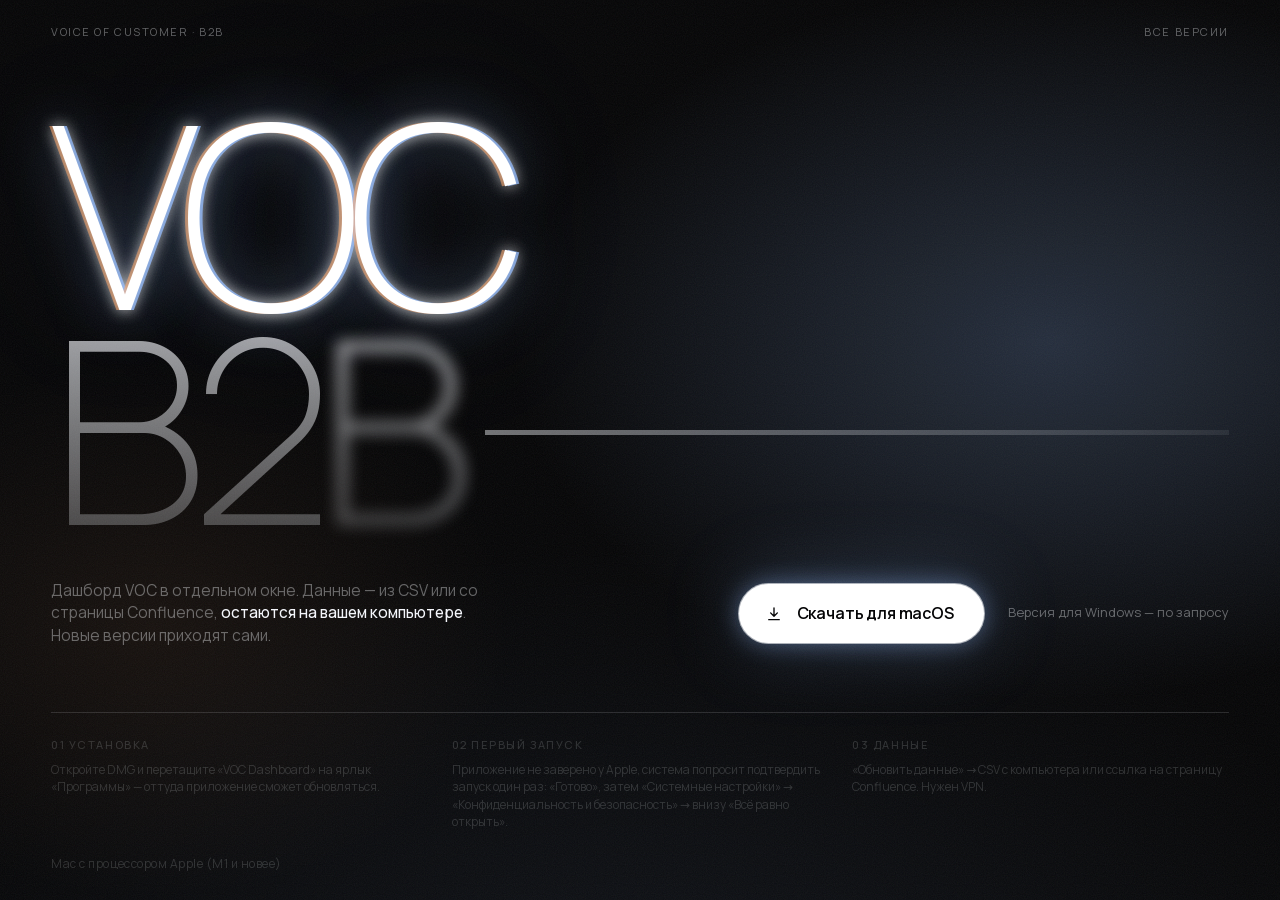
==== commit 3137437a: "Веб-дашборд VOC B2B на синтетических данных: сборка из main 80b31a1 (1.4.20), версии в URL модулей; " ====
--- a/index.html
+++ b/index.html
@@ -4,7 +4,7 @@
 <meta charset="utf-8">
 <meta name="viewport" content="width=device-width, initial-scale=1">
 <title>VOC B2B — скачать</title>
-<meta name="description" content="Дашборд VOC для B2B в отдельном окне: macOS и Windows.">
+<meta name="description" content="Дашборд VOC для B2B в отдельном окне для macOS.">
 <!--
   Страница скачивания приложения (docs/desktop-app.md, «Страница скачивания»).
   Публикуется в открытом репозитории belovaaanya/voc-dashboard-releases вместе с
@@ -245,6 +245,8 @@
 
   .other { color: var(--dim); font-size: 13px; text-decoration: none; border-bottom: 1px solid var(--line); padding-bottom: 2px; }
   .other:hover { color: var(--ink); border-color: var(--dim); }
+  /* Подпись без ссылки: «Версия для Windows — по запросу» — не подчёркнута, на наведение не реагирует */
+  .other--note, .other--note:hover { color: var(--dim); border-bottom: 0; }
 
   /* ── подсказки: тусклые, проявляются при наведении на кнопку ─────── */
 
@@ -337,7 +339,8 @@
         <span id="primary-label">Скачать</span>
         <small id="primary-meta" hidden></small>
       </a>
-      <a class="other" id="secondary" href="https://github.com/belovaaanya/voc-dashboard-releases/releases/latest">Для другой системы</a>
+      <!-- Пока выпускается только macOS: Windows соберём по запросу (docs/desktop-app.md, «Только macOS») -->
+      <span class="other other--note" id="secondary">Версия для Windows — по запросу</span>
     </div>
     </div>
   </main>
@@ -345,63 +348,32 @@
   <footer>
     <section id="hint-install">
       <h2>01 Установка</h2>
-      <p id="install-text">Mac: откройте DMG и перетащите «VOC Dashboard» на ярлык «Программы». Windows: распакуйте архив и положите файл в удобную папку.</p>
+      <p id="install-text">Откройте DMG и перетащите «VOC Dashboard» на ярлык «Программы» — оттуда приложение сможет обновляться.</p>
     </section>
     <section>
       <h2>02 Первый запуск</h2>
-      <p id="launch-text">Приложение не заверено у Apple и Microsoft, система попросит подтвердить запуск один раз. Mac: «Готово», затем «Конфиденциальность и безопасность» → «Всё равно открыть». Windows: «Подробнее» → «Выполнить в любом случае».</p>
+      <p id="launch-text">Приложение не заверено у Apple, система попросит подтвердить запуск один раз: «Готово», затем «Системные настройки» → «Конфиденциальность и безопасность» → внизу «Всё равно открыть».</p>
     </section>
     <section>
       <h2>03 Данные</h2>
       <p>«Обновить данные» → CSV с компьютера или ссылка на страницу Confluence. Нужен VPN.</p>
     </section>
-    <p class="meta" id="version">Mac с процессором Apple (M1 и новее) · Windows 10 и 11</p>
+    <p class="meta" id="version">Mac с процессором Apple (M1 и новее)</p>
   </footer>
 
   <script type="module">
+    /*
+      Пока выпускается только macOS (решение 17.11): кнопка всегда ведёт на DMG последнего релиза, ссылки на Windows нет —
+      latest/download/VOC-Dashboard-Windows.zip дал бы 404. Вернуть Windows — docs/desktop-app.md, «Только macOS»
+    */
     const REPOSITORY = 'belovaaanya/voc-dashboard-releases';
     const RELEASES = `https://github.com/${REPOSITORY}/releases/latest`;
-    const TARGETS = {
-      mac: {
-        name: 'macOS', asset: 'VOC-Dashboard-macOS.dmg', other: 'windows',
-        install: 'Откройте DMG и перетащите «VOC Dashboard» на ярлык «Программы» — оттуда приложение сможет обновляться.',
-        launch: 'Откройте приложение. Появится предупреждение: нажмите «Готово», а не «В Корзину». Затем «Системные настройки» → «Конфиденциальность и безопасность» → внизу «Всё равно открыть». Нужно один раз.',
-      },
-      windows: {
-        name: 'Windows', asset: 'VOC-Dashboard-Windows.zip', other: 'mac',
-        install: 'Распакуйте архив и положите «VOC Dashboard.exe» в удобную папку, например «Документы».',
-        launch: 'Если появится SmartScreen — «Подробнее» → «Выполнить в любом случае». Запрещено политикой компьютера — обратитесь в ИТ.',
-      },
-    };
-
-    /* userAgentData — где он есть; иначе строка браузера. Телефон и неизвестная ОС — кнопка для macOS */
-    function detect() {
-      const platform = (navigator.userAgentData?.platform || navigator.platform || navigator.userAgent || '').toLowerCase();
-      if (platform.includes('win')) return 'windows';
-      if (platform.includes('mac')) return 'mac';
-      return null;
-    }
-
-    const os = detect();
-    const target = TARGETS[os ?? 'mac'];
-    const other = TARGETS[target.other];
-    document.getElementById('primary').href = `${RELEASES}/download/${target.asset}`;
-    document.getElementById('primary-label').textContent = `Скачать для ${target.name}`;
-    const secondary = document.getElementById('secondary');
-    secondary.href = `${RELEASES}/download/${other.asset}`;
-    secondary.textContent = `или для ${other.name}`;
-    const showSteps = (steps) => {
-      document.getElementById('install-text').textContent = steps.install;
-      document.getElementById('launch-text').textContent = steps.launch;
-    };
-    if (os) showSteps(target);
-    /* Скачивание начинается в этой же вкладке: шаги — для выбранной системы и уже не тусклые */
-    const onDownload = (steps) => () => {
-      showSteps(steps);
-      document.body.classList.add('is-downloading');
-    };
-    document.getElementById('primary').addEventListener('click', onDownload(target));
-    secondary.addEventListener('click', onDownload(other));
+    const ASSET = 'VOC-Dashboard-macOS.dmg';
+    const primary = document.getElementById('primary');
+    primary.href = `${RELEASES}/download/${ASSET}`;
+    document.getElementById('primary-label').textContent = 'Скачать для macOS';
+    /* Скачивание начинается в этой же вкладке: шаги установки уже не тусклые */
+    primary.addEventListener('click', () => document.body.classList.add('is-downloading'));
 
     const megabytes = (bytes) => `${Math.round(bytes / 1048576)} МБ`;
     fetch(`https://api.github.com/repos/${REPOSITORY}/releases/latest`)
@@ -409,13 +381,12 @@
       .then((release) => {
         const version = /^desktop-v(.+)$/.exec(release?.tag_name ?? '')?.[1];
         if (!version) return;
-        const asset = release.assets?.find((item) => item.name === target.asset);
+        const asset = release.assets?.find((item) => item.name === ASSET);
         const meta = document.getElementById('primary-meta');
         meta.textContent = asset ? `${version} · ${megabytes(asset.size)}` : version;
         meta.hidden = false;
         const date = new Date(release.published_at).toLocaleDateString('ru-RU');
-        document.getElementById('version').textContent =
-          `Версия ${version} от ${date} · Mac с процессором Apple (M1 и новее) · Windows 10 и 11`;
+        document.getElementById('version').textContent = `Версия ${version} от ${date} · Mac с процессором Apple (M1 и новее)`;
       })
       .catch(() => {});
   </script>
